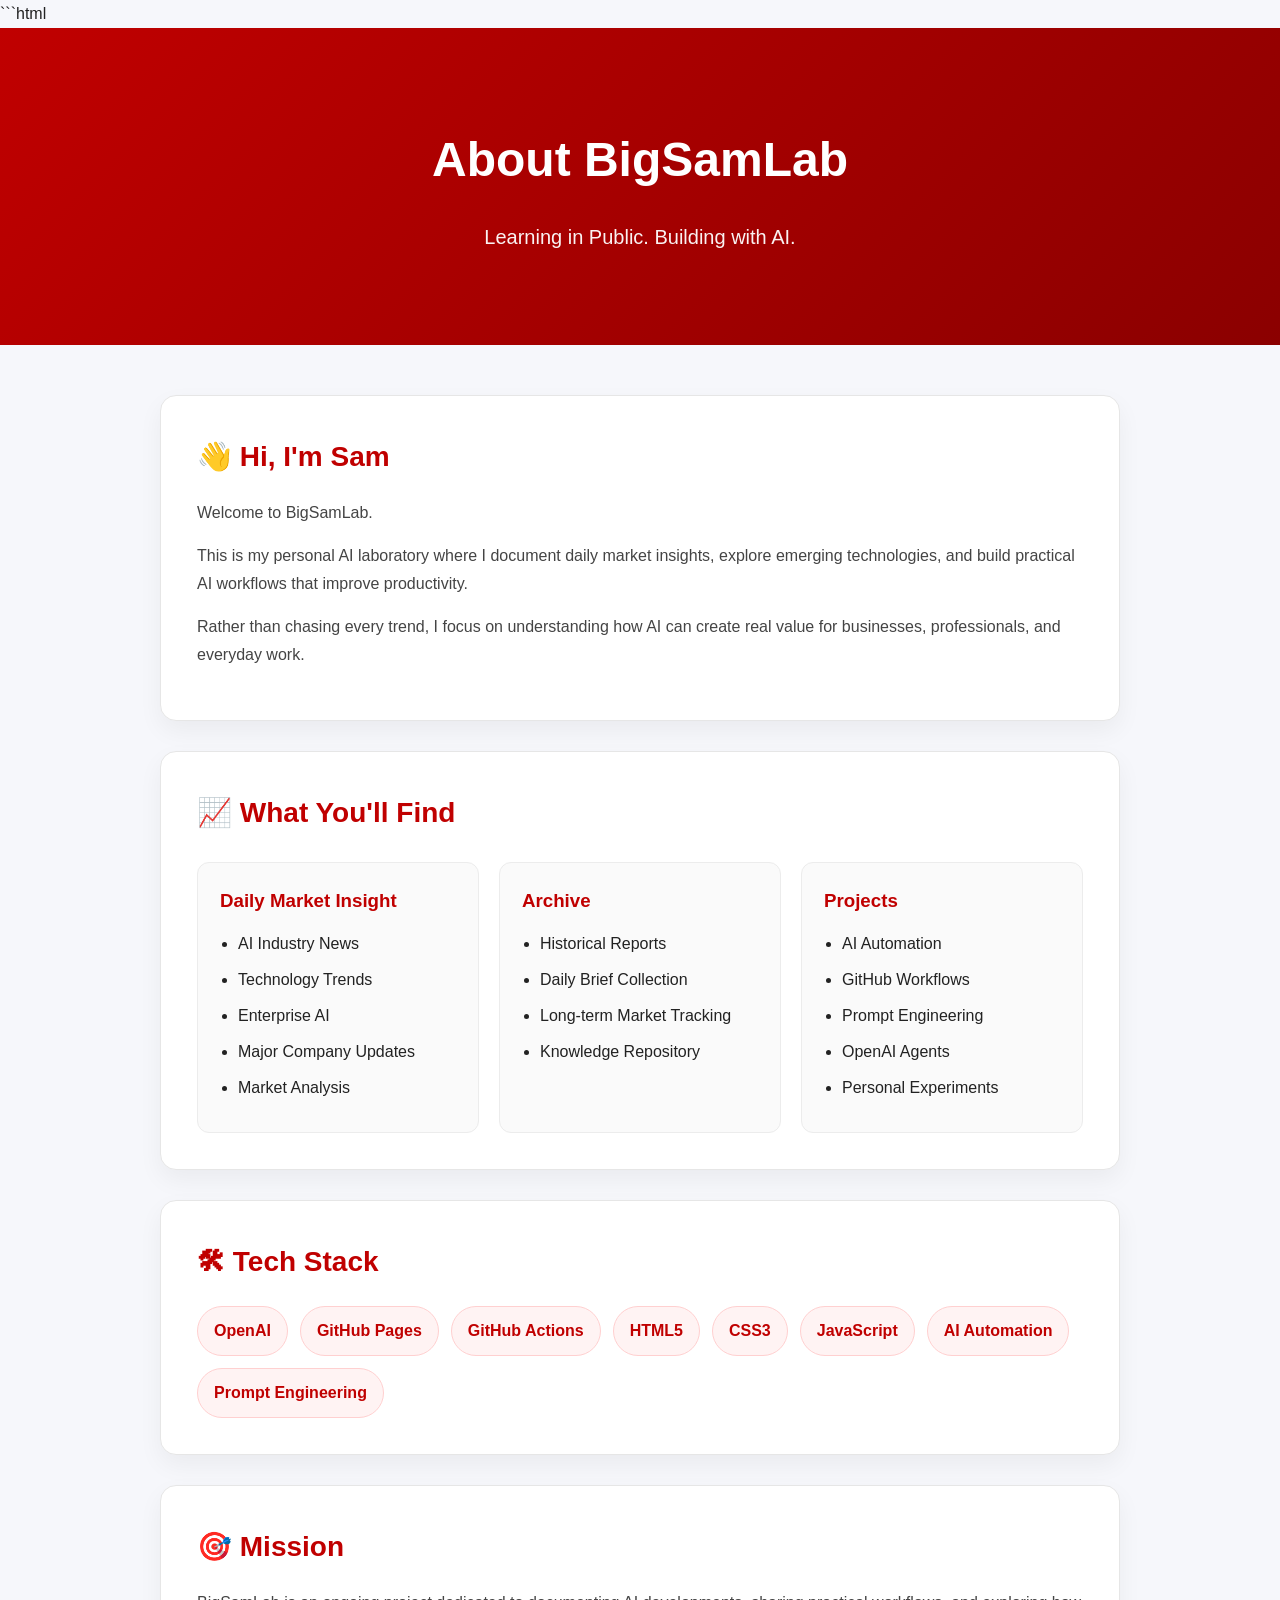
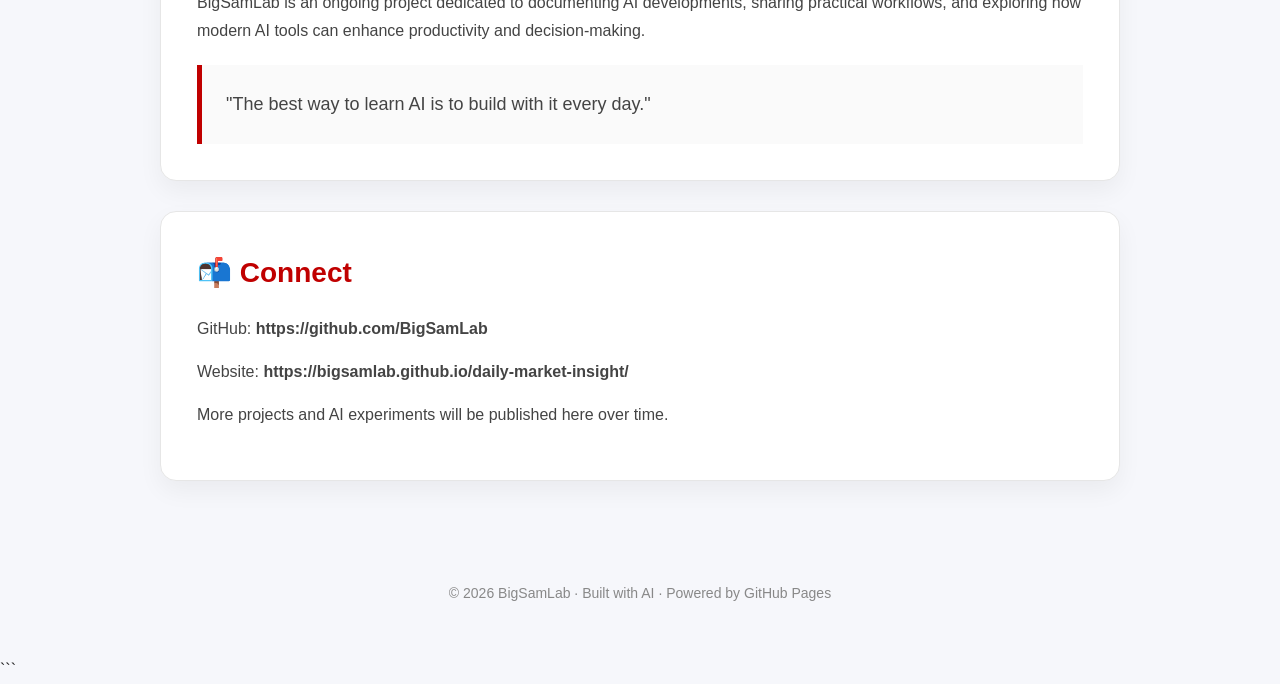
==== about.html @ d085ce3c "Create about.html" ====
```html
<!DOCTYPE html>
<html lang="en">
<head>
<meta charset="UTF-8">
<meta name="viewport" content="width=device-width, initial-scale=1.0">

<title>About | BigSamLab</title>

<style>
:root{
    --primary:#C00000;
    --primary-dark:#9E0000;
    --text:#222;
    --sub:#666;
    --bg:#f6f7fb;
    --card:#ffffff;
    --border:#e6e6e6;
}

*{
    margin:0;
    padding:0;
    box-sizing:border-box;
}

body{
    font-family:-apple-system,BlinkMacSystemFont,"Segoe UI",Roboto,Helvetica,Arial,sans-serif;
    background:var(--bg);
    color:var(--text);
    line-height:1.75;
}

.hero{
    background:linear-gradient(135deg,#C00000,#8B0000);
    color:#fff;
    padding:90px 20px;
    text-align:center;
}

.hero h1{
    font-size:48px;
    margin-bottom:18px;
}

.hero p{
    font-size:20px;
    opacity:.95;
    max-width:760px;
    margin:auto;
}

.container{
    max-width:1000px;
    margin:50px auto;
    padding:0 20px;
}

.card{
    background:#fff;
    border:1px solid var(--border);
    border-radius:16px;
    padding:36px;
    margin-bottom:30px;
    box-shadow:0 10px 25px rgba(0,0,0,.05);
}

.card h2{
    color:var(--primary);
    margin-bottom:18px;
    font-size:28px;
}

.card p{
    color:#444;
    margin-bottom:15px;
}

.grid{
    display:grid;
    grid-template-columns:repeat(auto-fit,minmax(260px,1fr));
    gap:20px;
    margin-top:25px;
}

.item{
    background:#fafafa;
    border:1px solid #ececec;
    border-radius:12px;
    padding:22px;
}

.item h3{
    color:var(--primary);
    margin-bottom:12px;
}

.item ul{
    margin-left:18px;
}

.item li{
    margin-bottom:8px;
}

.tech{
    display:flex;
    flex-wrap:wrap;
    gap:12px;
    margin-top:20px;
}

.badge{
    background:#fff3f3;
    color:var(--primary);
    padding:10px 16px;
    border-radius:999px;
    border:1px solid #ffd0d0;
    font-weight:600;
}

.quote{
    margin-top:20px;
    padding:24px;
    border-left:5px solid var(--primary);
    background:#fafafa;
    font-size:18px;
    color:#444;
}

footer{
    text-align:center;
    padding:50px 20px;
    color:#888;
    font-size:14px;
}

a{
    color:var(--primary);
    text-decoration:none;
}

a:hover{
    text-decoration:underline;
}
</style>

</head>

<body>

<section class="hero">

<h1>About BigSamLab</h1>

<p>
Learning in Public. Building with AI.
</p>

</section>

<div class="container">

<div class="card">

<h2>👋 Hi, I'm Sam</h2>

<p>
Welcome to BigSamLab.
</p>

<p>
This is my personal AI laboratory where I document daily market insights, explore emerging technologies, and build practical AI workflows that improve productivity.
</p>

<p>
Rather than chasing every trend, I focus on understanding how AI can create real value for businesses, professionals, and everyday work.
</p>

</div>

<div class="card">

<h2>📈 What You'll Find</h2>

<div class="grid">

<div class="item">
<h3>Daily Market Insight</h3>

<ul>
<li>AI Industry News</li>
<li>Technology Trends</li>
<li>Enterprise AI</li>
<li>Major Company Updates</li>
<li>Market Analysis</li>
</ul>

</div>

<div class="item">

<h3>Archive</h3>

<ul>
<li>Historical Reports</li>
<li>Daily Brief Collection</li>
<li>Long-term Market Tracking</li>
<li>Knowledge Repository</li>
</ul>

</div>

<div class="item">

<h3>Projects</h3>

<ul>
<li>AI Automation</li>
<li>GitHub Workflows</li>
<li>Prompt Engineering</li>
<li>OpenAI Agents</li>
<li>Personal Experiments</li>
</ul>

</div>

</div>

</div>

<div class="card">

<h2>🛠 Tech Stack</h2>

<div class="tech">

<span class="badge">OpenAI</span>

<span class="badge">GitHub Pages</span>

<span class="badge">GitHub Actions</span>

<span class="badge">HTML5</span>

<span class="badge">CSS3</span>

<span class="badge">JavaScript</span>

<span class="badge">AI Automation</span>

<span class="badge">Prompt Engineering</span>

</div>

</div>

<div class="card">

<h2>🎯 Mission</h2>

<p>
BigSamLab is an ongoing project dedicated to documenting AI developments, sharing practical workflows, and exploring how modern AI tools can enhance productivity and decision-making.
</p>

<div class="quote">

"The best way to learn AI is to build with it every day."

</div>

</div>

<div class="card">

<h2>📬 Connect</h2>

<p>
GitHub:
<strong>https://github.com/BigSamLab</strong>
</p>

<p>
Website:
<strong>https://bigsamlab.github.io/daily-market-insight/</strong>
</p>

<p>
More projects and AI experiments will be published here over time.
</p>

</div>

</div>

<footer>

© 2026 BigSamLab · Built with AI · Powered by GitHub Pages

</footer>

</body>
</html>
```
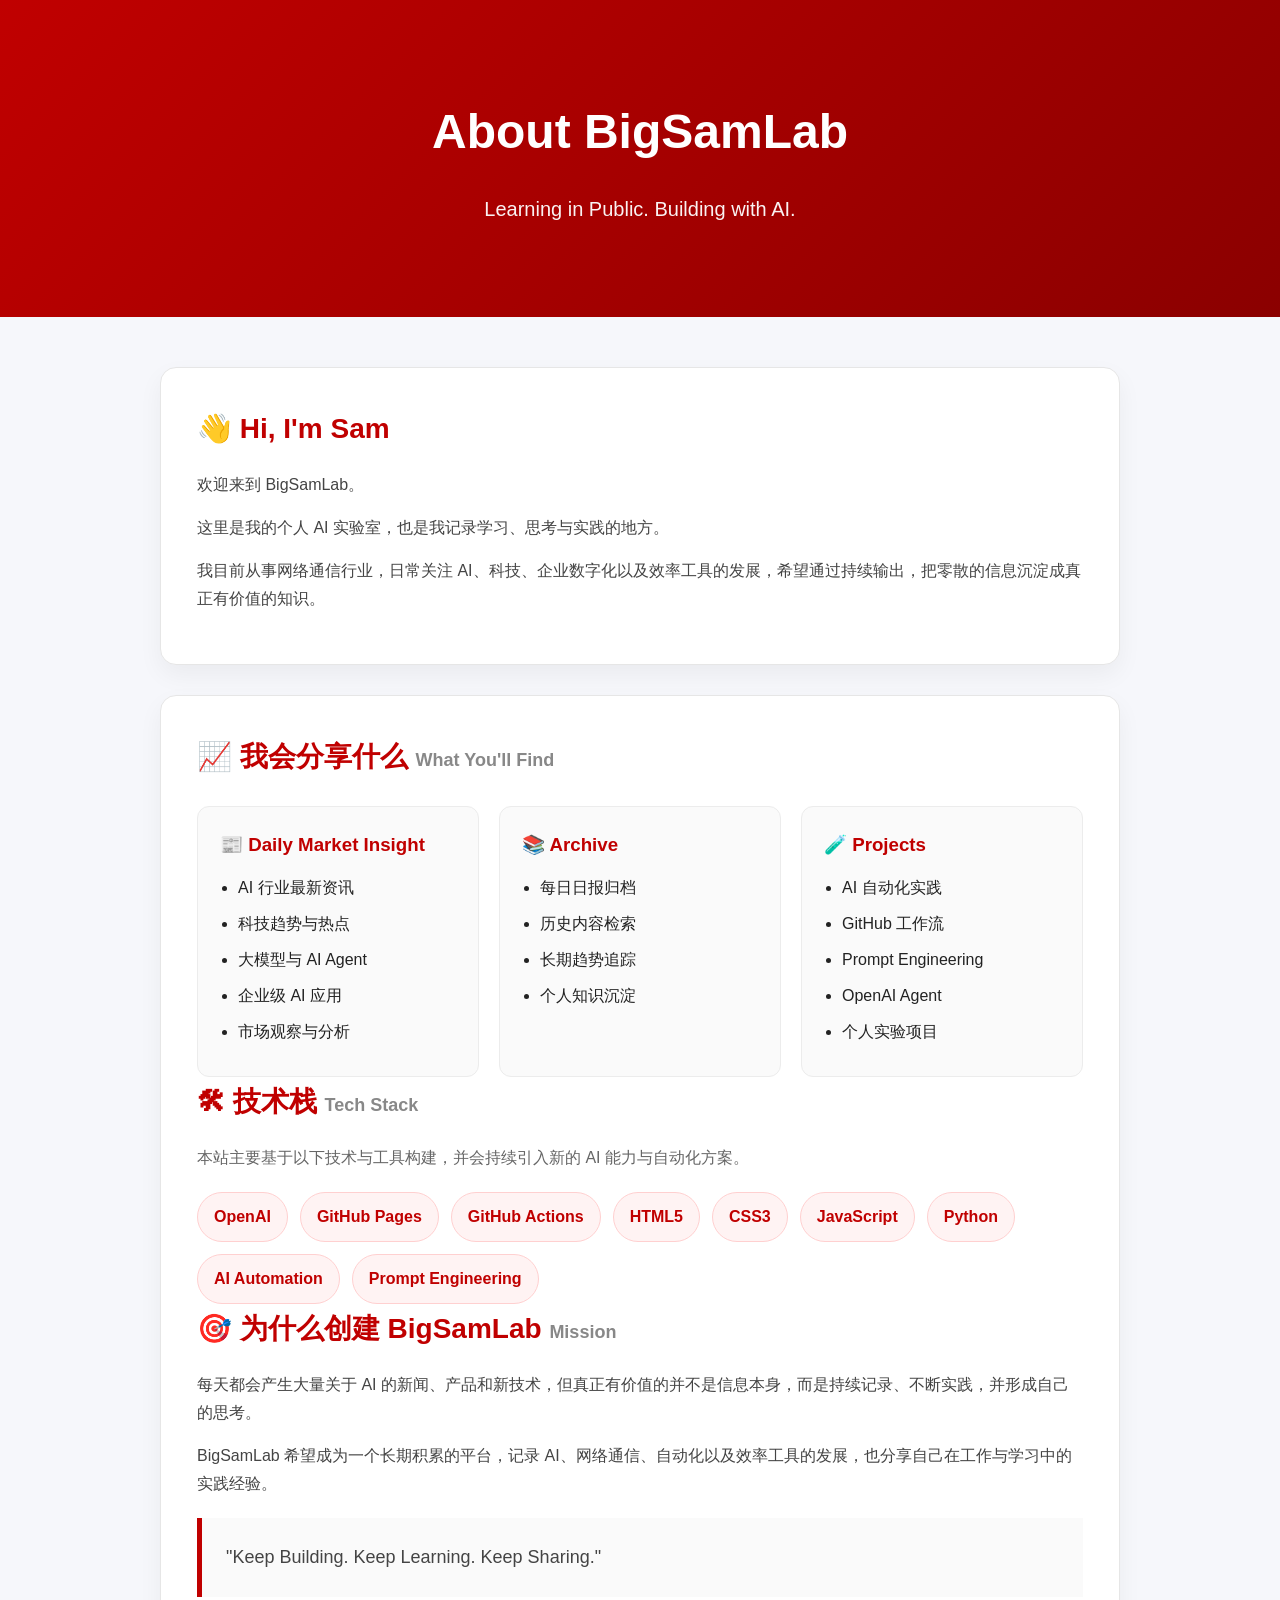
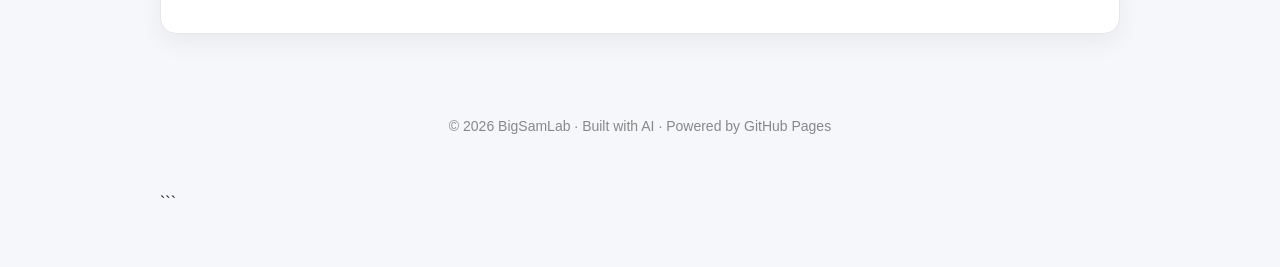
==== commit a6be1607: "Update about.html" ====
--- a/about.html
+++ b/about.html
@@ -1,4 +1,3 @@
-```html
 <!DOCTYPE html>
 <html lang="en">
 <head>
@@ -166,72 +165,71 @@
 <h2>👋 Hi, I'm Sam</h2>
 
 <p>
-Welcome to BigSamLab.
-</p>
-
-<p>
-This is my personal AI laboratory where I document daily market insights, explore emerging technologies, and build practical AI workflows that improve productivity.
-</p>
-
-<p>
-Rather than chasing every trend, I focus on understanding how AI can create real value for businesses, professionals, and everyday work.
+欢迎来到 BigSamLab。
+</p>
+
+<p>
+这里是我的个人 AI 实验室，也是我记录学习、思考与实践的地方。</p>
+
+<p>
+我目前从事网络通信行业，日常关注 AI、科技、企业数字化以及效率工具的发展，希望通过持续输出，把零散的信息沉淀成真正有价值的知识。
 </p>
 
 </div>
 
 <div class="card">
 
-<h2>📈 What You'll Find</h2>
+<h2>📈 我会分享什么 <span style="font-size:18px;color:#888;">What You'll Find</span></h2>
 
 <div class="grid">
 
 <div class="item">
-<h3>Daily Market Insight</h3>
+<h3>📰 Daily Market Insight</h3>
 
 <ul>
-<li>AI Industry News</li>
-<li>Technology Trends</li>
-<li>Enterprise AI</li>
-<li>Major Company Updates</li>
-<li>Market Analysis</li>
+<li>AI 行业最新资讯</li>
+<li>科技趋势与热点</li>
+<li>大模型与 AI Agent</li>
+<li>企业级 AI 应用</li>
+<li>市场观察与分析</li>
 </ul>
 
 </div>
 
 <div class="item">
 
-<h3>Archive</h3>
+<h3>📚 Archive</h3>
 
 <ul>
-<li>Historical Reports</li>
-<li>Daily Brief Collection</li>
-<li>Long-term Market Tracking</li>
-<li>Knowledge Repository</li>
+<li>每日日报归档</li>
+<li>历史内容检索</li>
+<li>长期趋势追踪</li>
+<li>个人知识沉淀</li>
 </ul>
 
 </div>
 
 <div class="item">
 
-<h3>Projects</h3>
+<h3>🧪 Projects</h3>
 
 <ul>
-<li>AI Automation</li>
-<li>GitHub Workflows</li>
+<li>AI 自动化实践</li>
+<li>GitHub 工作流</li>
 <li>Prompt Engineering</li>
-<li>OpenAI Agents</li>
-<li>Personal Experiments</li>
+<li>OpenAI Agent</li>
+<li>个人实验项目</li>
 </ul>
 
 </div>
 
 </div>
 
-</div>
-
-<div class="card">
-
-<h2>🛠 Tech Stack</h2>
+<h2>🛠 技术栈 <span style="font-size:18px;color:#888;">Tech Stack</span></h2>
+
+<p style="margin-bottom:20px;color:#666;">
+本站主要基于以下技术与工具构建，并会持续引入新的 AI 能力与自动化方案。
+</p>
 
 <div class="tech">
 
@@ -247,47 +245,27 @@
 
 <span class="badge">JavaScript</span>
 
+<span class="badge">Python</span>
+
 <span class="badge">AI Automation</span>
 
 <span class="badge">Prompt Engineering</span>
 
 </div>
 
-</div>
-
-<div class="card">
-
-<h2>🎯 Mission</h2>
-
-<p>
-BigSamLab is an ongoing project dedicated to documenting AI developments, sharing practical workflows, and exploring how modern AI tools can enhance productivity and decision-making.
+<h2>🎯 为什么创建 BigSamLab <span style="font-size:18px;color:#888;">Mission</span></h2>
+
+<p>
+每天都会产生大量关于 AI 的新闻、产品和新技术，但真正有价值的并不是信息本身，而是持续记录、不断实践，并形成自己的思考。
+</p>
+
+<p>
+BigSamLab 希望成为一个长期积累的平台，记录 AI、网络通信、自动化以及效率工具的发展，也分享自己在工作与学习中的实践经验。
 </p>
 
 <div class="quote">
 
-"The best way to learn AI is to build with it every day."
-
-</div>
-
-</div>
-
-<div class="card">
-
-<h2>📬 Connect</h2>
-
-<p>
-GitHub:
-<strong>https://github.com/BigSamLab</strong>
-</p>
-
-<p>
-Website:
-<strong>https://bigsamlab.github.io/daily-market-insight/</strong>
-</p>
-
-<p>
-More projects and AI experiments will be published here over time.
-</p>
+"Keep Building. Keep Learning. Keep Sharing."
 
 </div>
 
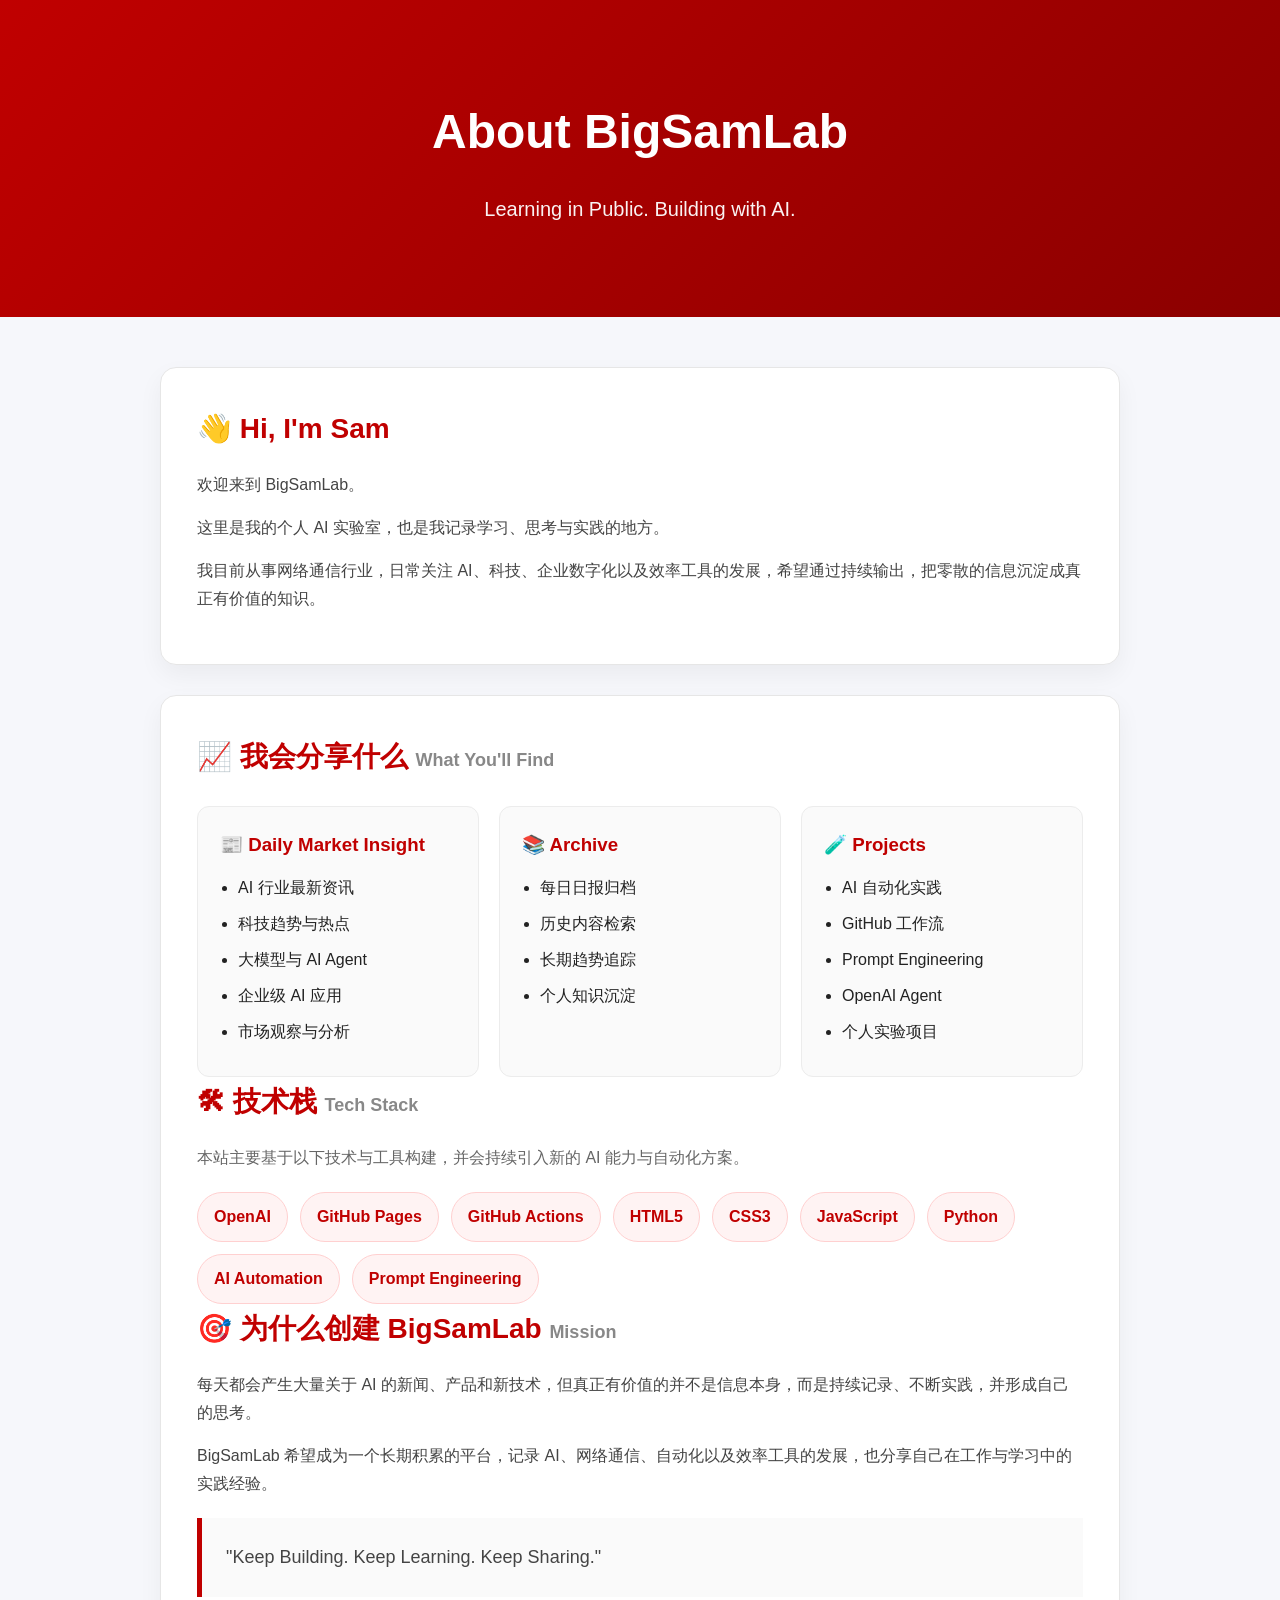
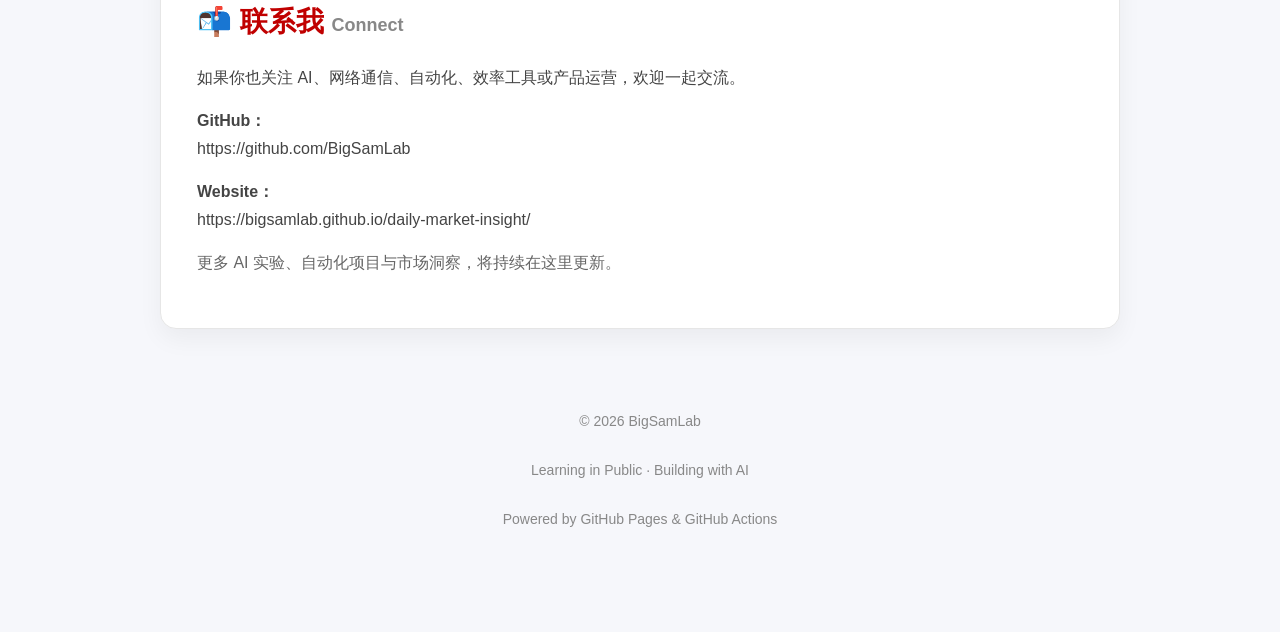
==== commit b81d19cd: "Update about.html" ====
--- a/about.html
+++ b/about.html
@@ -269,14 +269,41 @@
 
 </div>
 
+<h2>📬 联系我 <span style="font-size:18px;color:#888;">Connect</span></h2>
+
+<p>
+如果你也关注 AI、网络通信、自动化、效率工具或产品运营，欢迎一起交流。
+</p>
+
+<p>
+<strong>GitHub：</strong><br>
+https://github.com/BigSamLab
+</p>
+
+<p>
+<strong>Website：</strong><br>
+https://bigsamlab.github.io/daily-market-insight/
+</p>
+
+<p style="color:#666;">
+更多 AI 实验、自动化项目与市场洞察，将持续在这里更新。
+</p>
+
 </div>
 
 <footer>
 
-© 2026 BigSamLab · Built with AI · Powered by GitHub Pages
+© 2026 BigSamLab
+
+<br><br>
+
+Learning in Public · Building with AI
+
+<br><br>
+
+Powered by GitHub Pages & GitHub Actions
 
 </footer>
 
 </body>
 </html>
-```
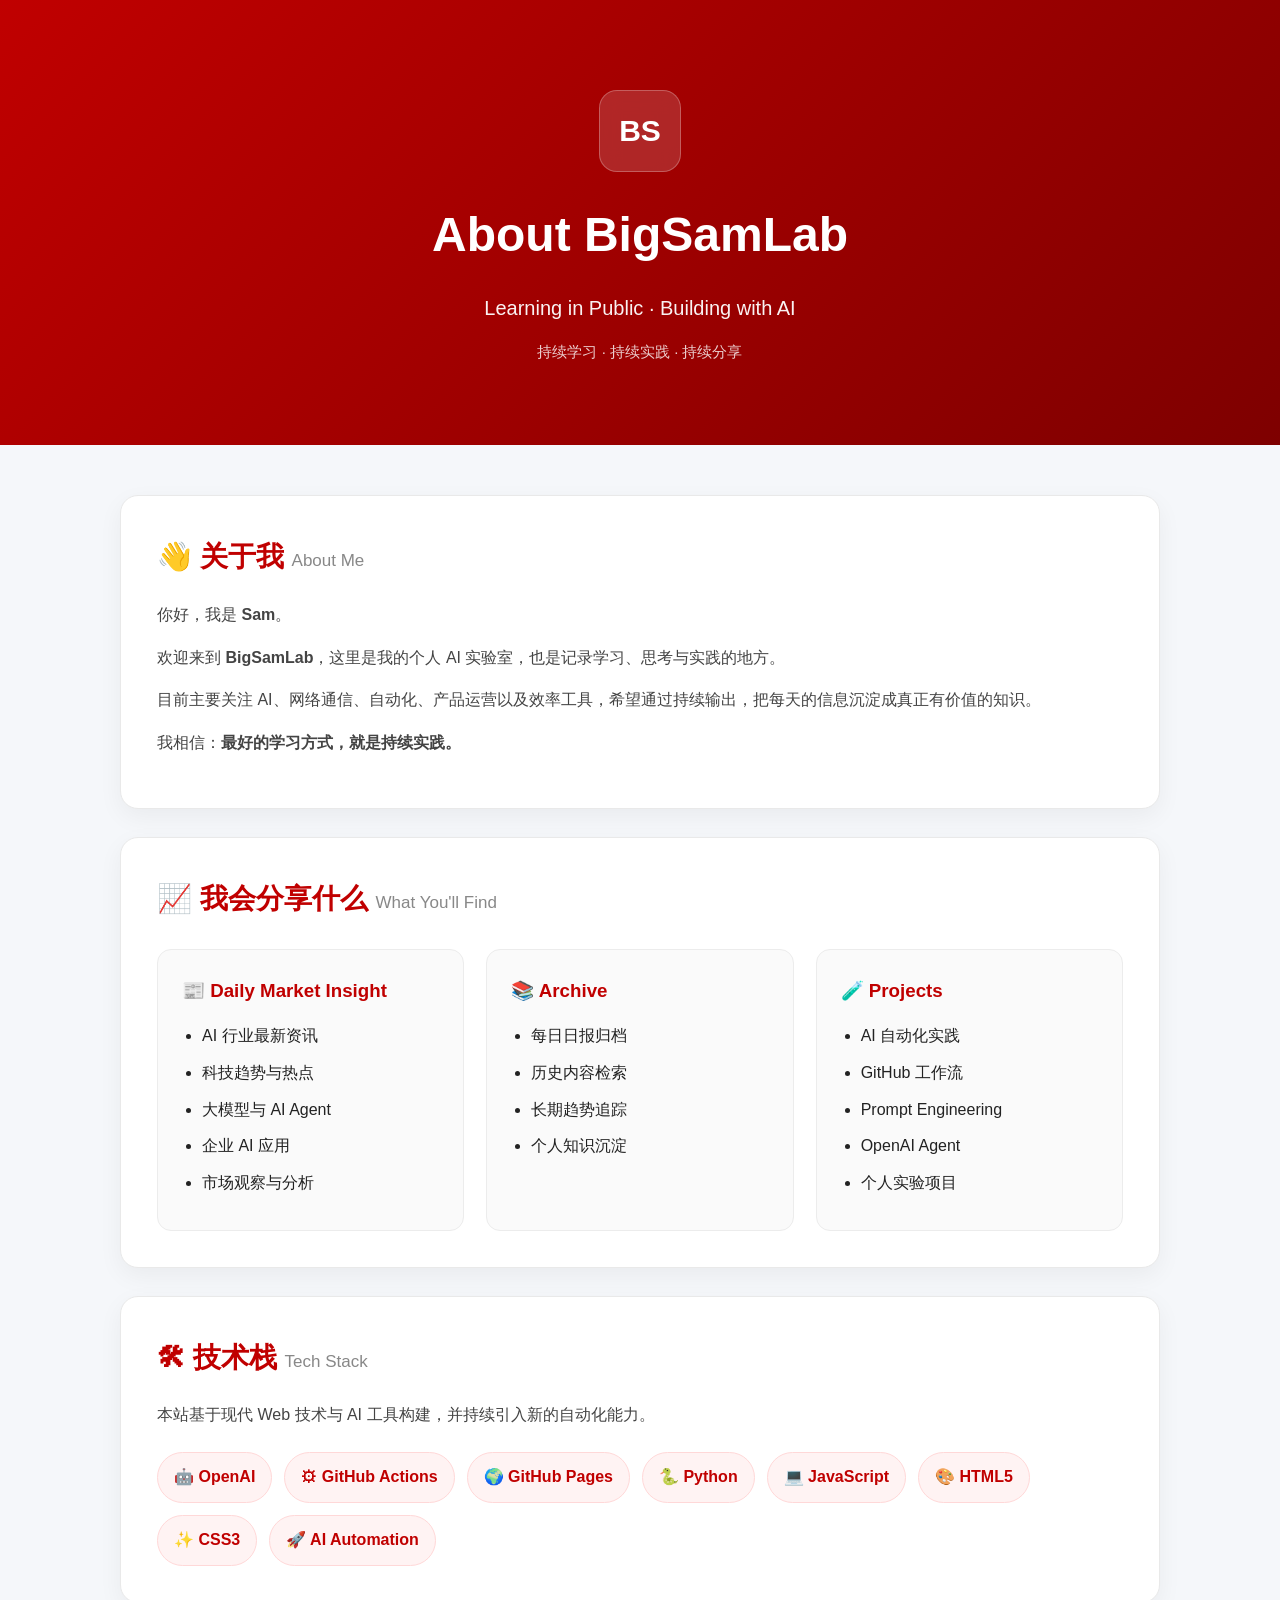
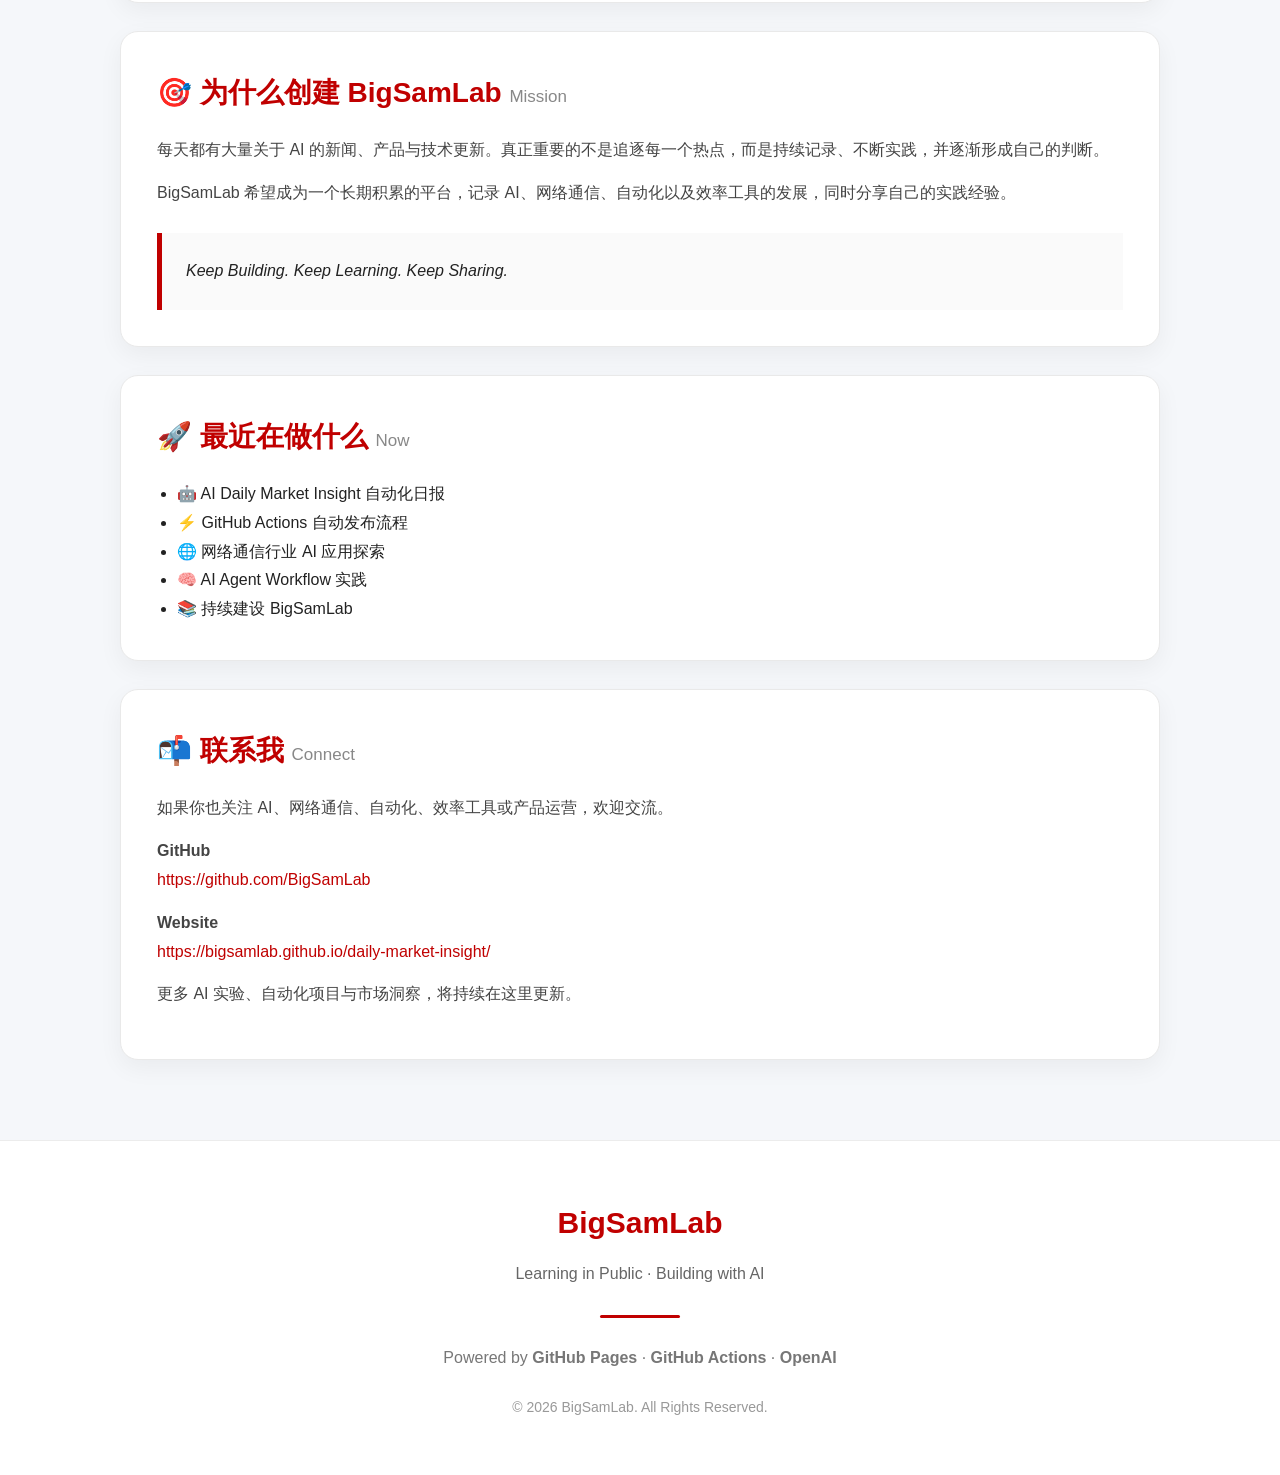
==== commit 5d354527: "Update about.html" ====
--- a/about.html
+++ b/about.html
@@ -1,67 +1,85 @@
+
 <!DOCTYPE html>
-<html lang="en">
+<html lang="zh-CN">
 <head>
 <meta charset="UTF-8">
 <meta name="viewport" content="width=device-width, initial-scale=1.0">
-
 <title>About | BigSamLab</title>
 
 <style>
 :root{
     --primary:#C00000;
-    --primary-dark:#9E0000;
+    --primary-dark:#970000;
     --text:#222;
     --sub:#666;
-    --bg:#f6f7fb;
+    --bg:#f5f7fa;
     --card:#ffffff;
-    --border:#e6e6e6;
-}
-
-*{
-    margin:0;
-    padding:0;
-    box-sizing:border-box;
-}
+    --border:#e9e9e9;
+}
+
+*{margin:0;padding:0;box-sizing:border-box;}
 
 body{
-    font-family:-apple-system,BlinkMacSystemFont,"Segoe UI",Roboto,Helvetica,Arial,sans-serif;
+    font-family:-apple-system,BlinkMacSystemFont,"Segoe UI","PingFang SC","Microsoft YaHei",sans-serif;
     background:var(--bg);
     color:var(--text);
-    line-height:1.75;
+    line-height:1.8;
 }
 
 .hero{
-    background:linear-gradient(135deg,#C00000,#8B0000);
+    background:linear-gradient(135deg,#C00000,#7E0000);
     color:#fff;
-    padding:90px 20px;
     text-align:center;
+    padding:90px 20px 80px;
+}
+
+.logo{
+    width:82px;
+    height:82px;
+    margin:0 auto 20px;
+    border-radius:18px;
+    background:rgba(255,255,255,.15);
+    border:1px solid rgba(255,255,255,.25);
+    display:flex;
+    align-items:center;
+    justify-content:center;
+    font-size:30px;
+    font-weight:700;
+    backdrop-filter:blur(10px);
 }
 
 .hero h1{
     font-size:48px;
-    margin-bottom:18px;
+    margin-bottom:12px;
 }
 
 .hero p{
+    max-width:760px;
+    margin:auto;
     font-size:20px;
     opacity:.95;
-    max-width:760px;
-    margin:auto;
+}
+
+.hero small{
+    display:block;
+    margin-top:12px;
+    opacity:.8;
+    font-size:15px;
 }
 
 .container{
-    max-width:1000px;
-    margin:50px auto;
+    max-width:1080px;
+    margin:50px auto 80px;
     padding:0 20px;
 }
 
 .card{
     background:#fff;
     border:1px solid var(--border);
-    border-radius:16px;
+    border-radius:18px;
     padding:36px;
-    margin-bottom:30px;
-    box-shadow:0 10px 25px rgba(0,0,0,.05);
+    margin-bottom:28px;
+    box-shadow:0 8px 24px rgba(0,0,0,.05);
 }
 
 .card h2{
@@ -70,32 +88,43 @@
     font-size:28px;
 }
 
+.card h2 span{
+    color:#888;
+    font-size:17px;
+    font-weight:400;
+}
+
 .card p{
     color:#444;
-    margin-bottom:15px;
+    margin-bottom:14px;
 }
 
 .grid{
     display:grid;
     grid-template-columns:repeat(auto-fit,minmax(260px,1fr));
-    gap:20px;
+    gap:22px;
     margin-top:25px;
 }
 
 .item{
     background:#fafafa;
     border:1px solid #ececec;
-    border-radius:12px;
-    padding:22px;
+    border-radius:14px;
+    padding:24px;
+    transition:.25s;
+}
+
+.item:hover{
+    transform:translateY(-4px);
 }
 
 .item h3{
     color:var(--primary);
-    margin-bottom:12px;
+    margin-bottom:14px;
 }
 
 .item ul{
-    margin-left:18px;
+    padding-left:20px;
 }
 
 .item li{
@@ -106,32 +135,61 @@
     display:flex;
     flex-wrap:wrap;
     gap:12px;
-    margin-top:20px;
+    margin-top:22px;
 }
 
 .badge{
-    background:#fff3f3;
-    color:var(--primary);
     padding:10px 16px;
     border-radius:999px;
-    border:1px solid #ffd0d0;
+    background:#fff3f3;
+    color:var(--primary);
+    border:1px solid #ffd8d8;
     font-weight:600;
 }
 
 .quote{
-    margin-top:20px;
+    margin-top:25px;
     padding:24px;
+    background:#fafafa;
     border-left:5px solid var(--primary);
-    background:#fafafa;
-    font-size:18px;
-    color:#444;
-}
-
-footer{
+    font-style:italic;
+}
+
+.footer{
+    margin-top:70px;
+    padding:55px 20px;
+    background:#fff;
+    border-top:1px solid #ececec;
     text-align:center;
-    padding:50px 20px;
-    color:#888;
+}
+
+.footer-logo{
+    font-size:30px;
+    color:var(--primary);
+    font-weight:700;
+}
+
+.footer-tagline{
+    color:#666;
+    margin-top:10px;
+}
+
+.footer-divider{
+    width:80px;
+    height:3px;
+    margin:26px auto;
+    background:var(--primary);
+    border-radius:999px;
+}
+
+.footer-tech{
+    color:#777;
+}
+
+.footer-copy{
+    color:#999;
     font-size:14px;
+    margin-top:22px;
 }
 
 a{
@@ -139,22 +197,25 @@
     text-decoration:none;
 }
 
-a:hover{
-    text-decoration:underline;
+@media(max-width:768px){
+.hero h1{font-size:36px;}
+.hero p{font-size:17px;}
+.card{padding:26px;}
 }
 </style>
-
 </head>
 
 <body>
 
 <section class="hero">
 
+<div class="logo">BS</div>
+
 <h1>About BigSamLab</h1>
 
-<p>
-Learning in Public. Building with AI.
-</p>
+<p>Learning in Public · Building with AI</p>
+
+<small>持续学习 · 持续实践 · 持续分享</small>
 
 </section>
 
@@ -162,57 +223,47 @@
 
 <div class="card">
 
-<h2>👋 Hi, I'm Sam</h2>
-
-<p>
-欢迎来到 BigSamLab。
-</p>
-
-<p>
-这里是我的个人 AI 实验室，也是我记录学习、思考与实践的地方。</p>
-
-<p>
-我目前从事网络通信行业，日常关注 AI、科技、企业数字化以及效率工具的发展，希望通过持续输出，把零散的信息沉淀成真正有价值的知识。
-</p>
-
-</div>
-
-<div class="card">
-
-<h2>📈 我会分享什么 <span style="font-size:18px;color:#888;">What You'll Find</span></h2>
+<h2>👋 关于我 <span>About Me</span></h2>
+
+<p>你好，我是 <strong>Sam</strong>。</p>
+
+<p>欢迎来到 <strong>BigSamLab</strong>，这里是我的个人 AI 实验室，也是记录学习、思考与实践的地方。</p>
+
+<p>目前主要关注 AI、网络通信、自动化、产品运营以及效率工具，希望通过持续输出，把每天的信息沉淀成真正有价值的知识。</p>
+
+<p>我相信：<strong>最好的学习方式，就是持续实践。</strong></p>
+
+</div>
+
+<div class="card">
+
+<h2>📈 我会分享什么 <span>What You'll Find</span></h2>
 
 <div class="grid">
 
 <div class="item">
 <h3>📰 Daily Market Insight</h3>
-
 <ul>
 <li>AI 行业最新资讯</li>
 <li>科技趋势与热点</li>
 <li>大模型与 AI Agent</li>
-<li>企业级 AI 应用</li>
+<li>企业 AI 应用</li>
 <li>市场观察与分析</li>
 </ul>
-
 </div>
 
 <div class="item">
-
 <h3>📚 Archive</h3>
-
 <ul>
 <li>每日日报归档</li>
 <li>历史内容检索</li>
 <li>长期趋势追踪</li>
 <li>个人知识沉淀</li>
 </ul>
-
 </div>
 
 <div class="item">
-
 <h3>🧪 Projects</h3>
-
 <ul>
 <li>AI 自动化实践</li>
 <li>GitHub 工作流</li>
@@ -220,88 +271,94 @@
 <li>OpenAI Agent</li>
 <li>个人实验项目</li>
 </ul>
-
-</div>
-
-</div>
-
-<h2>🛠 技术栈 <span style="font-size:18px;color:#888;">Tech Stack</span></h2>
-
-<p style="margin-bottom:20px;color:#666;">
-本站主要基于以下技术与工具构建，并会持续引入新的 AI 能力与自动化方案。
-</p>
+</div>
+
+</div>
+
+</div>
+
+<div class="card">
+
+<h2>🛠 技术栈 <span>Tech Stack</span></h2>
+
+<p>本站基于现代 Web 技术与 AI 工具构建，并持续引入新的自动化能力。</p>
 
 <div class="tech">
-
-<span class="badge">OpenAI</span>
-
-<span class="badge">GitHub Pages</span>
-
-<span class="badge">GitHub Actions</span>
-
-<span class="badge">HTML5</span>
-
-<span class="badge">CSS3</span>
-
-<span class="badge">JavaScript</span>
-
-<span class="badge">Python</span>
-
-<span class="badge">AI Automation</span>
-
-<span class="badge">Prompt Engineering</span>
-
-</div>
-
-<h2>🎯 为什么创建 BigSamLab <span style="font-size:18px;color:#888;">Mission</span></h2>
-
-<p>
-每天都会产生大量关于 AI 的新闻、产品和新技术，但真正有价值的并不是信息本身，而是持续记录、不断实践，并形成自己的思考。
-</p>
-
-<p>
-BigSamLab 希望成为一个长期积累的平台，记录 AI、网络通信、自动化以及效率工具的发展，也分享自己在工作与学习中的实践经验。
-</p>
+<span class="badge">🤖 OpenAI</span>
+<span class="badge">⚙ GitHub Actions</span>
+<span class="badge">🌍 GitHub Pages</span>
+<span class="badge">🐍 Python</span>
+<span class="badge">💻 JavaScript</span>
+<span class="badge">🎨 HTML5</span>
+<span class="badge">✨ CSS3</span>
+<span class="badge">🚀 AI Automation</span>
+</div>
+
+</div>
+
+<div class="card">
+
+<h2>🎯 为什么创建 BigSamLab <span>Mission</span></h2>
+
+<p>每天都有大量关于 AI 的新闻、产品与技术更新。真正重要的不是追逐每一个热点，而是持续记录、不断实践，并逐渐形成自己的判断。</p>
+
+<p>BigSamLab 希望成为一个长期积累的平台，记录 AI、网络通信、自动化以及效率工具的发展，同时分享自己的实践经验。</p>
 
 <div class="quote">
-
-"Keep Building. Keep Learning. Keep Sharing."
-
-</div>
-
-<h2>📬 联系我 <span style="font-size:18px;color:#888;">Connect</span></h2>
-
-<p>
-如果你也关注 AI、网络通信、自动化、效率工具或产品运营，欢迎一起交流。
-</p>
-
-<p>
-<strong>GitHub：</strong><br>
-https://github.com/BigSamLab
-</p>
-
-<p>
-<strong>Website：</strong><br>
-https://bigsamlab.github.io/daily-market-insight/
-</p>
-
-<p style="color:#666;">
-更多 AI 实验、自动化项目与市场洞察，将持续在这里更新。
-</p>
-
-</div>
-
-<footer>
-
-© 2026 BigSamLab
-
-<br><br>
-
+Keep Building. Keep Learning. Keep Sharing.
+</div>
+
+</div>
+
+<div class="card">
+
+<h2>🚀 最近在做什么 <span>Now</span></h2>
+
+<ul style="padding-left:20px;">
+<li>🤖 AI Daily Market Insight 自动化日报</li>
+<li>⚡ GitHub Actions 自动发布流程</li>
+<li>🌐 网络通信行业 AI 应用探索</li>
+<li>🧠 AI Agent Workflow 实践</li>
+<li>📚 持续建设 BigSamLab</li>
+</ul>
+
+</div>
+
+<div class="card">
+
+<h2>📬 联系我 <span>Connect</span></h2>
+
+<p>如果你也关注 AI、网络通信、自动化、效率工具或产品运营，欢迎交流。</p>
+
+<p><strong>GitHub</strong><br>
+<a href="https://github.com/BigSamLab" target="_blank">https://github.com/BigSamLab</a></p>
+
+<p><strong>Website</strong><br>
+<a href="https://bigsamlab.github.io/daily-market-insight/" target="_blank">https://bigsamlab.github.io/daily-market-insight/</a></p>
+
+<p>更多 AI 实验、自动化项目与市场洞察，将持续在这里更新。</p>
+
+</div>
+
+</div>
+
+<footer class="footer">
+
+<div class="footer-logo">BigSamLab</div>
+
+<div class="footer-tagline">
 Learning in Public · Building with AI
-
-<br><br>
-
-Powered by GitHub Pages & GitHub Actions
+</div>
+
+<div class="footer-divider"></div>
+
+<div class="footer-tech">
+Powered by <strong>GitHub Pages</strong> · <strong>GitHub Actions</strong> · <strong>OpenAI</strong>
+</div>
+
+<div class="footer-copy">
+© 2026 BigSamLab. All Rights Reserved.
+</div>
 
 </footer>
 
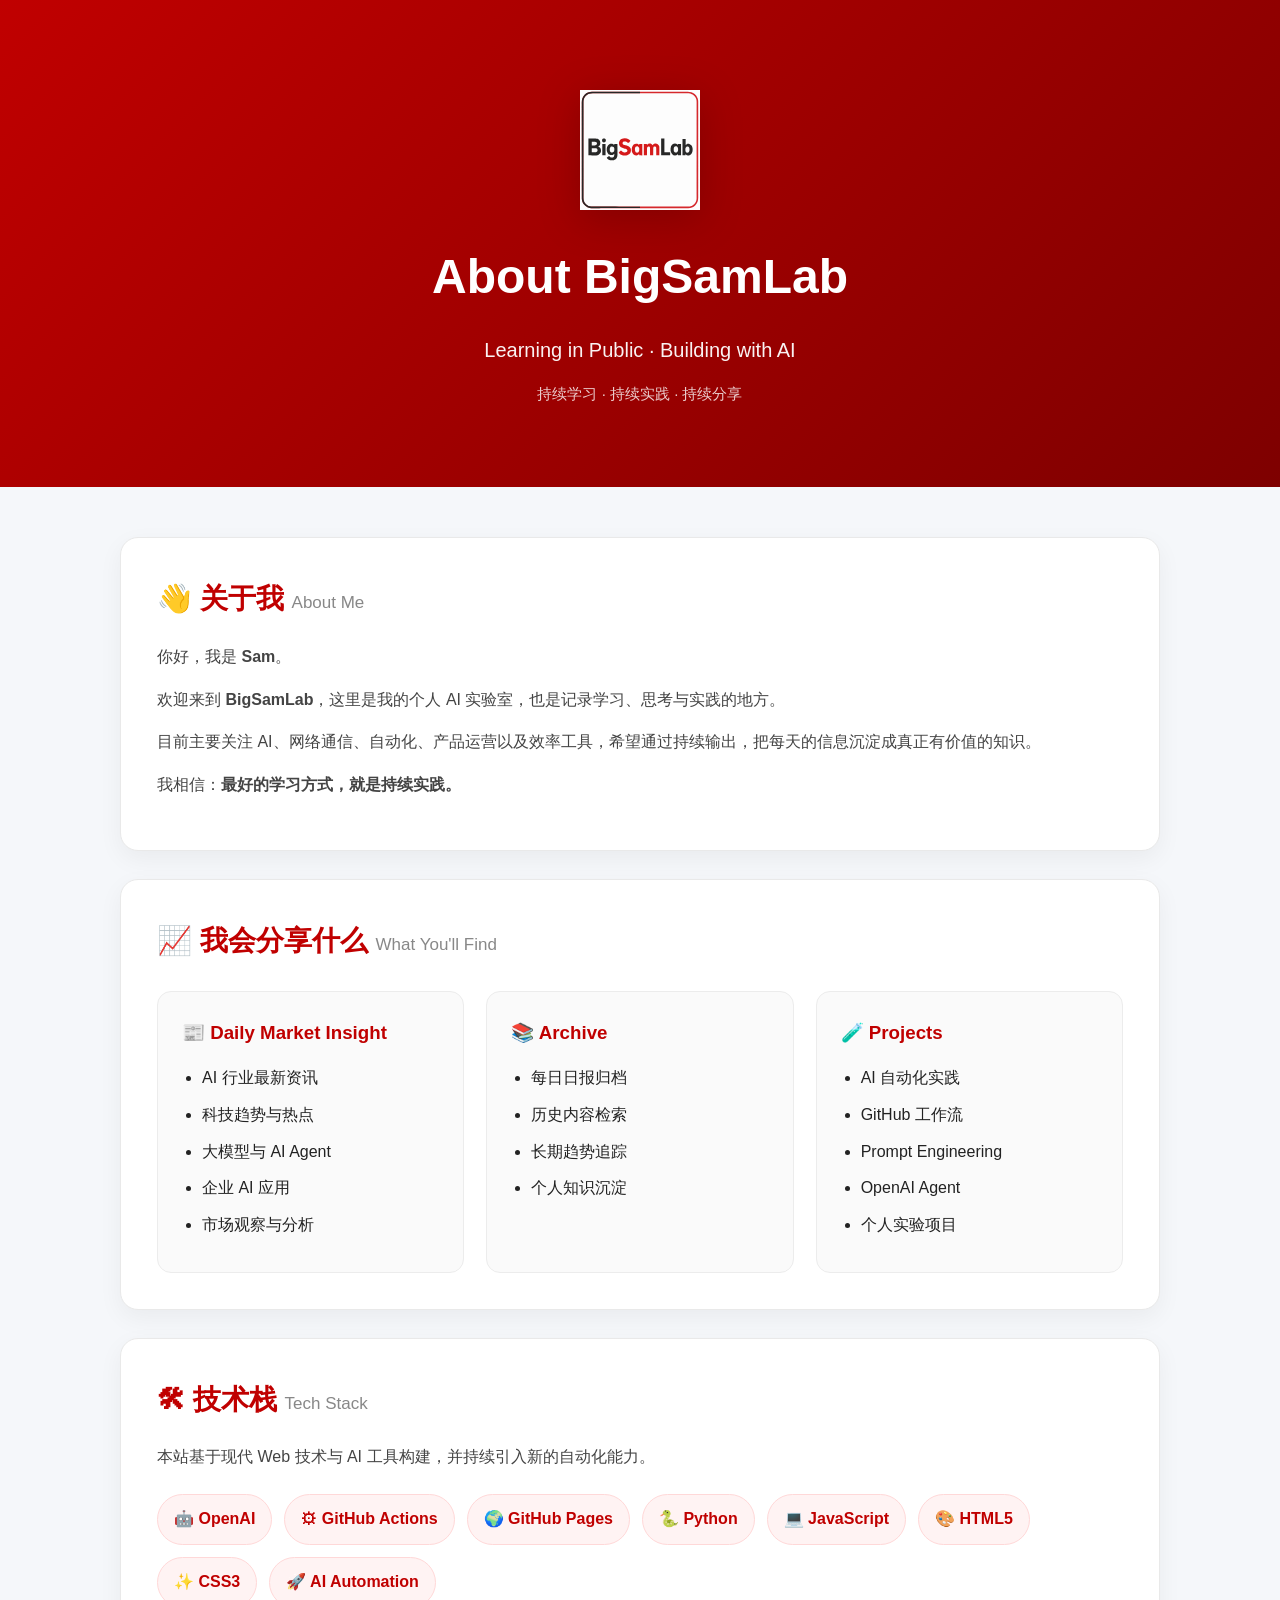
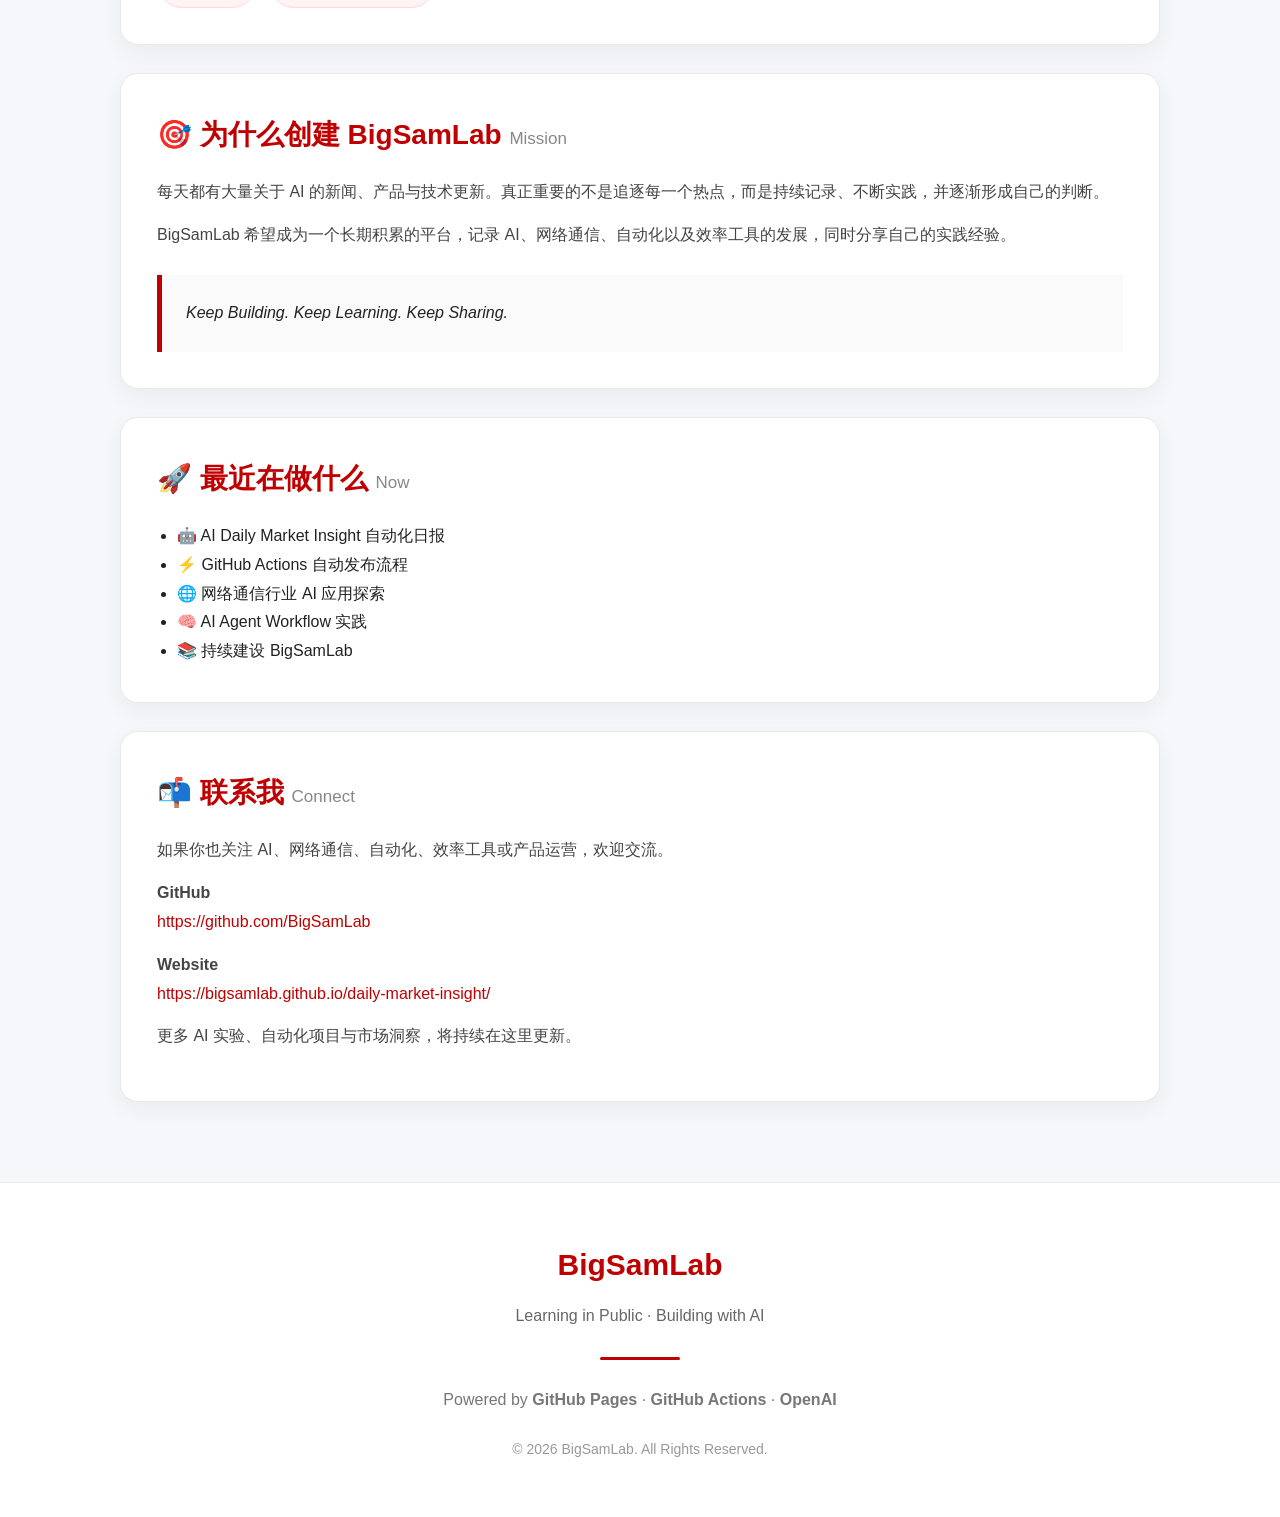
==== commit f406b690: "Update about.html" ====
--- a/about.html
+++ b/about.html
@@ -34,18 +34,19 @@
 }
 
 .logo{
-    width:82px;
-    height:82px;
-    margin:0 auto 20px;
-    border-radius:18px;
-    background:rgba(255,255,255,.15);
-    border:1px solid rgba(255,255,255,.25);
+    width:120px;
+    height:120px;
+    margin:0 auto 24px;
     display:flex;
     align-items:center;
     justify-content:center;
-    font-size:30px;
-    font-weight:700;
-    backdrop-filter:blur(10px);
+}
+
+.logo img{
+    width:100%;
+    height:100%;
+    object-fit:contain;
+    filter:drop-shadow(0 8px 20px rgba(0,0,0,.18));
 }
 
 .hero h1{
@@ -209,7 +210,9 @@
 
 <section class="hero">
 
-<div class="logo">BS</div>
+<div class="logo">
+    <img src="assets/logo.svg" alt="BigSamLab Logo">
+</div>
 
 <h1>About BigSamLab</h1>
 
